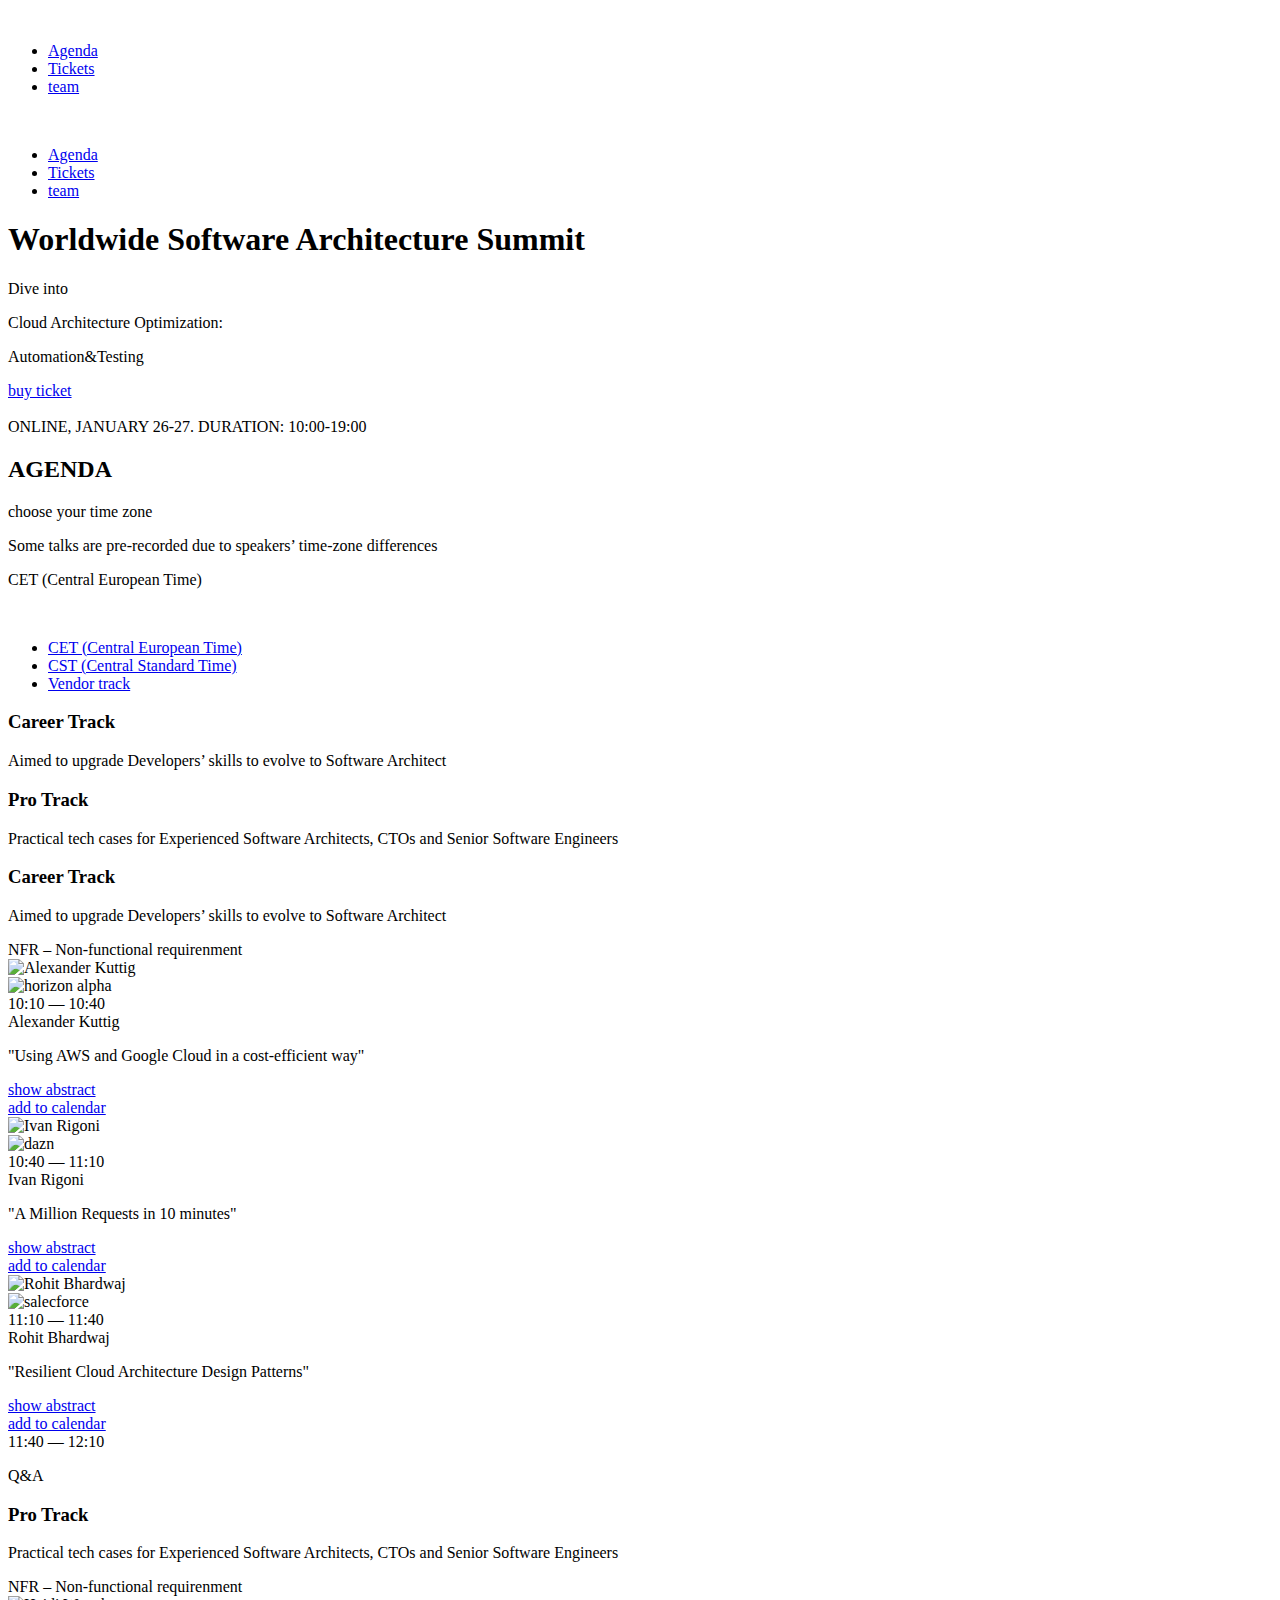
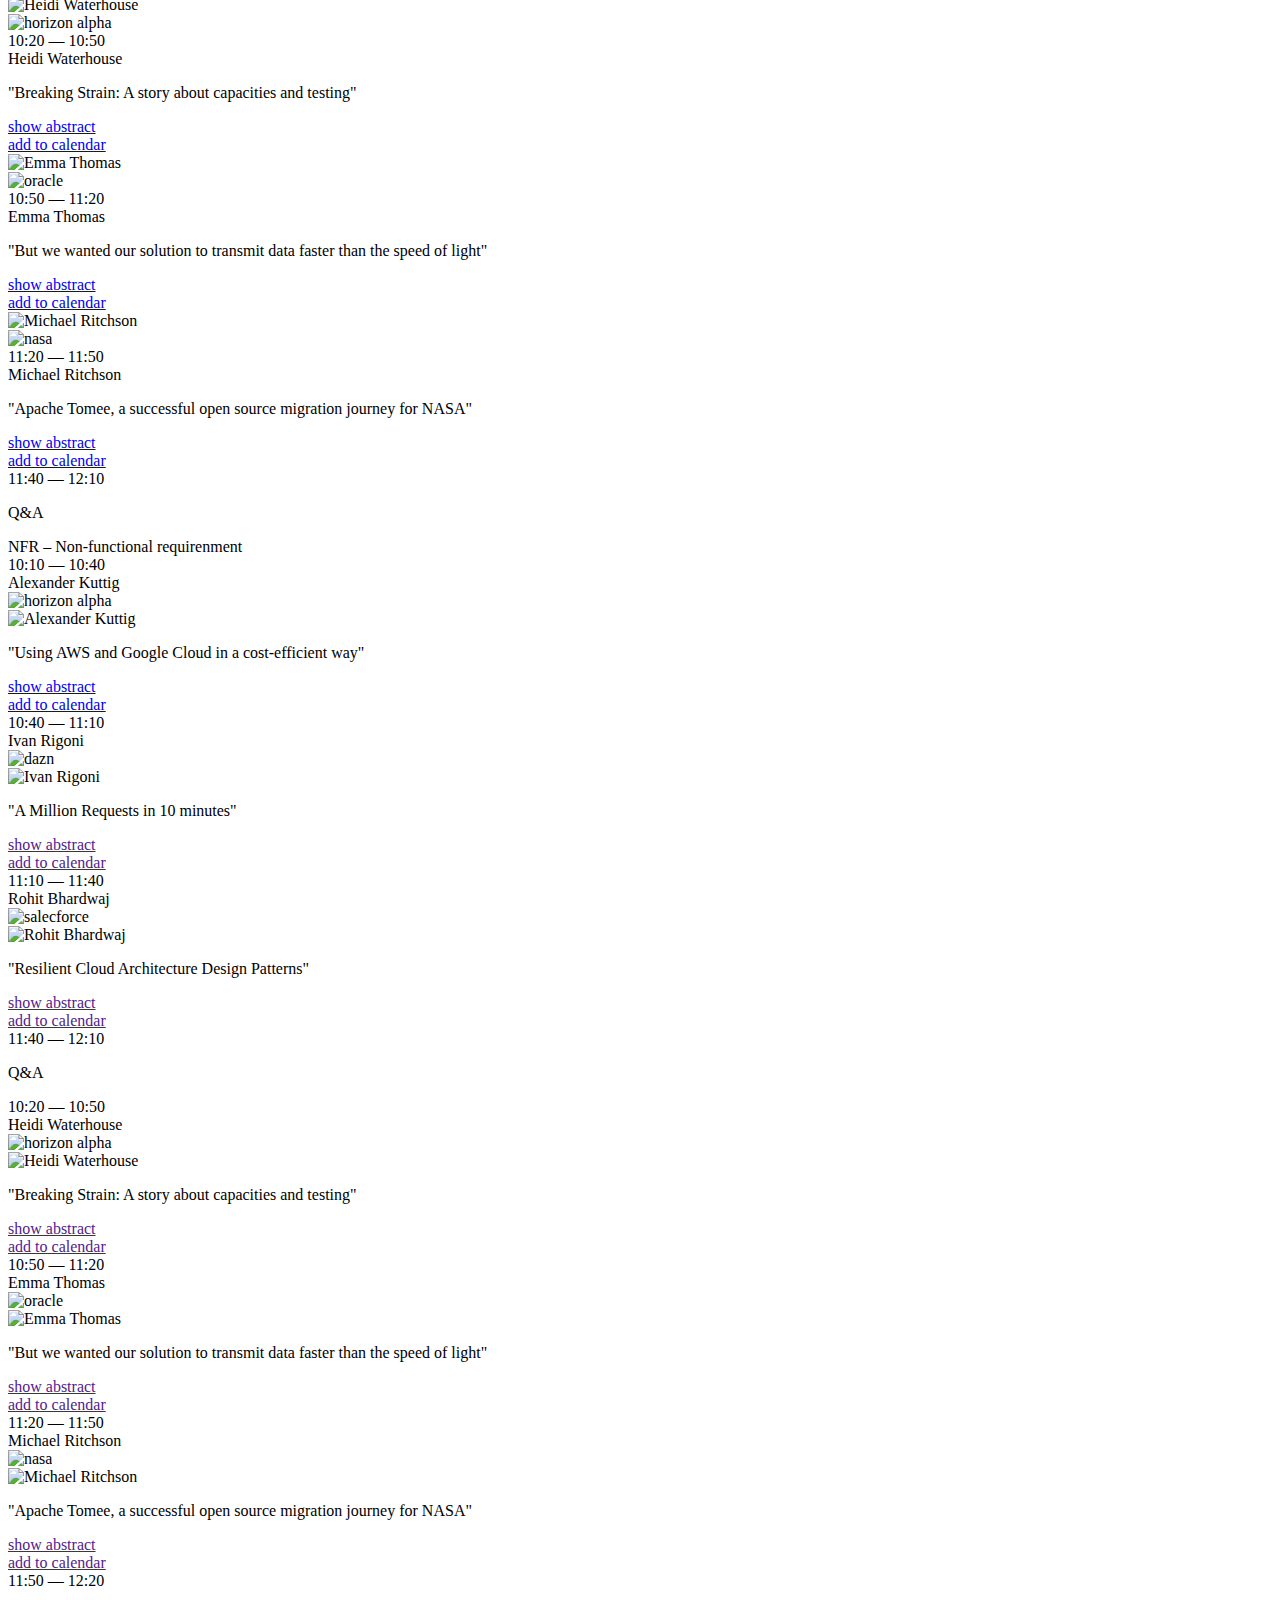
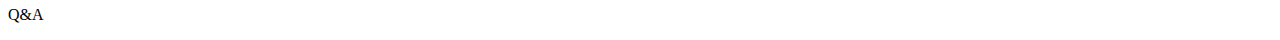
==== index.html @ d3a08756 "Create index.html" ====
<!DOCTYPE html>
<html lang="en">
<head>
    <meta charset="UTF-8">
    <meta name="viewport" content="width=device-width, initial-scale=1.0">
    <title>Document</title>
    <link rel="stylesheet" href="css/style.css">
</head>
<body>
    <div class="layout">
        <header class="header">
            <div class="container">
                <div class="header-logo">
                    <img src="img/logo.svg" alt="">
                </div>
                <div class="header-menu">
                    <ul class="header-list">
                        <li><a href="#">Agenda</a></li>
                        <li><a href="#">Tickets</a></li>
                        <li><a href="#">team</a></li>
                    </ul>
                </div>
            </div>
        </header>
        <main class="main">
            <div class="main-banner">
                <div class="mob-header">
                    <div class="mob-logo">
                        <img src="img/mob-logo.png" alt="">
                    </div>
                    <div class="mob-menu"></div>
                </div>
                <div class="header-menu">
                    <ul class="header-list">
                        <li><a href="#">Agenda</a></li>
                        <li><a href="#">Tickets</a></li>
                        <li><a href="#">team</a></li>
                    </ul>
                </div>
                <div class="container">
                    <div class="main-banner-content">
                        <div class="main-banner-text">
                            <h1>Worldwide Software Architecture Summit</h1>
                            <p class="small-text">Dive into</p>
                            <p>Cloud Architecture Optimization:</p>
                         <p class="color-text">Automation&Testing</p>
                         <a href="#"><div class="main-banner-btn">buy ticket</div></a>
                        </div>
                        <div class="main-banner-img">
                            <img src="img/banner-img.png" alt="">
                        </div>
                        <div class="banner-announcement">
                            ONLINE, JANUARY 26-27. DURATION: 10:00-19:00
                        </div>
                    </div>
                </div>
                <div class="gradient"></div>
            </div>
            <div class="main-content">
                <div class="container">
                    <div class="main-content-title">
                        <h2>AGENDA</h2>
                        <p>choose your time zone</p>
                        <p><span>Some talks are pre-recorded due to speakers’ time-zone differences</span></p>
                    </div>
                    <div class="main-content-list">
                        <div class="main-content-mob-list">
                            <p id="mob-list-p">CET (Central European Time)</p>
                            <img id="cursor" src="img/mob-list.png" alt="">
                        </div>
                        <ul id="mob-list-items">
                            <li><a id="mob-list-item" href="#">CET (Central European Time)</a></li>
                            <li><a id="mob-list-item" href="#">CST (Central Standard Time)</a></li>
                            <li><a id="mob-list-item" href="#">Vendor track</a></li>
                        </ul>
                    </div>
                    <div class="main-content-tracks">
                        <div class="track-item">
                            <h3>Career Track</h3>
                            <p>Aimed to upgrade Developers’ skills to evolve to Software Architect</p>
                        </div>
                        <div class="track-item ">
                            <h3 class="color-text">Pro Track</h3>
                            <p>Practical tech cases for Experienced Software Architects, CTOs and Senior Software Engineers</p>
                        </div>
                    </div>
                    <div class="main-content-mob-requirenment">
                        <div class="main-content-mob-track">
                            <div class="track-item">
                                <h3>Career Track</h3>
                                <p>Aimed to upgrade Developers’ skills to evolve to Software Architect</p>
                            </div>
                        </div>
                        <div class="title">NFR – Non-functional requirenment</div>
                        <div class="requirenment-list-item requirenment-left">
                            <div class="requirenment-list">
                                <div class="requirenment-item">
                                    <div class="requirenment-item-img">
                                        <div class="requirenment-item-photo">
                                            <img src="img/Alexander-Kuttig.png" alt="Alexander Kuttig">
                                        </div>
                                        <div class="logo">
                                            <img src="img/horizon-alpha.png" alt="horizon alpha">
                                        </div>
                                    </div>
                                    <div class="requirenment-item-text">
                                        <div class="time">10:10 — 10:40</div>
                                        <div class="name">Alexander Kuttig</div>
                                        <div class="requirenment-item-text-btn">
                                        <p>"Using AWS and Google Cloud in a cost-efficient way"</p>
                                        <div class="requirenment-item-btn">
                                            <a href="#"><div class="requirenment-btn show-btn">show abstract</div></a>
                                            <a href="#"><div class="requirenment-btn calendar-btn">add to calendar</div></a>
                                        </div>
                                    </div>
                                </div>
                            </div>
                                <div class="requirenment-item">
                                    <div class="requirenment-item-img">
                                        <div class="requirenment-item-photo">
                                            <img src="img/Ivan-Rigoni.png" alt="Ivan Rigoni">
                                        </div>
                                        <div class="logo">
                                            <img src="img/dazn.png" alt="dazn">
                                        </div>
                                    </div>
                                    <div class="requirenment-item-text">
                                        <div class="time">10:40 — 11:10</div>
                                        <div class="name">Ivan Rigoni</div>
                                        <div class="requirenment-item-text-btn">
                                            <p>"A Million Requests in 10 minutes"</p>
                                            <div class="requirenment-item-btn">
                                                <a href="#"><div class="requirenment-btn show-btn">show abstract</div></a>
                                                <a href="#"><div class="requirenment-btn calendar-btn">add to calendar</div></a>
                                            </div>
                                        </div>
                                    </div>
                                </div>
                            <div class="requirenment-item">
                                <div class="requirenment-item-img">
                                    <div class="requirenment-item-photo">
                                        <img src="img/Rohit-Bhardwaj.png" alt="Rohit Bhardwaj">
                                    </div>
                                    <div class="logo">
                                        <img src="img/salecforce.png" alt="salecforce">
                                    </div>
                                </div>
                                <div class="requirenment-item-text">
                                    <div class="time">11:10 — 11:40</div>
                                    <div class="name">Rohit Bhardwaj</div>
                                    <div class="requirenment-item-text-btn">
                                        <p>"Resilient Cloud Architecture Design Patterns"</p>
                                        <div class="requirenment-item-btn">
                                            <a href="#"><div class="requirenment-btn show-btn">show abstract</div></a>
                                            <a href="#"><div class="requirenment-btn calendar-btn">add to calendar</div></a>
                                        </div>
                                    </div>
                                </div>
                            </div>
                                <div class="requirenment-footer">
                                    <div class="time">11:40 — 12:10</div>
                                    <p>Q&A</p>
                                </div>
                            </div>
                        </div>
                    <div class="main-content-mob-track">
                        <div class="track-item">
                            <h3 class="color-text">Pro Track</h3>
                            <p>Practical tech cases for Experienced Software Architects, CTOs and Senior Software Engineers</p>
                        </div>
                    </div>
                    <div class="title">NFR – Non-functional requirenment</div>
                    <div class="requirenment-list-item requirenment-right">
                        <div class="requirenment-list">
                            <div class="requirenment-item">
                                <div class="requirenment-item-img">
                                    <div class="requirenment-item-photo">
                                        <img src="img/Heidi-Waterhouse.png" alt="Heidi Waterhouse">
                                    </div>
                                    <div class="logo">
                                        <img src="img/horizon-alpha.png" alt="horizon alpha">
                                    </div>
                                </div>
                                <div class="requirenment-item-text">
                                    <div class="time">10:20 — 10:50</div>
                                    <div class="name">Heidi Waterhouse</div>
                                    <div class="requirenment-item-text-btn">
                                        <p>"Breaking Strain: A story about capacities and testing"</p>
                                        <div class="requirenment-item-btn">
                                            <a href="#"><div class="requirenment-btn show-btn">show abstract</div></a>
                                            <a href="#"><div class="requirenment-btn calendar-btn">add to calendar</div></a>
                                        </div>
                                    </div>
                                </div>
                            </div>
                            <div class="requirenment-item">
                                <div class="requirenment-item-img">
                                    <div class="requirenment-item-photo">
                                        <img src="img/Emma-Thomas.png" alt="Emma Thomas">
                                    </div>
                                    <div class="logo">
                                        <img src="img/oracle.png" alt="oracle">
                                    </div>
                                </div>
                                <div class="requirenment-item-text">
                                    <div class="time">10:50 — 11:20</div>
                                    <div class="name">Emma Thomas</div>
                                    <div class="requirenment-item-text-btn">
                                        <p>"But we wanted our solution to transmit data faster than the speed of light"</p>
                                        <div class="requirenment-item-btn">
                                            <a href="#"><div class="requirenment-btn show-btn">show abstract</div></a>
                                            <a href="#"><div class="requirenment-btn calendar-btn">add to calendar</div></a>
                                        </div>
                                    </div>
                                </div>
                            </div>
                            <div class="requirenment-item">
                                <div class="requirenment-item-img">
                                    <div class="requirenment-item-photo">
                                        <img src="img/Michael-Ritchson.png" alt="Michael Ritchson">
                                    </div>
                                    <div class="logo">
                                        <img src="img/nasa.png" alt="nasa">
                                    </div>
                                </div>
                                <div class="requirenment-item-text">
                                    <div class="time">11:20 — 11:50</div>
                                    <div class="name">Michael Ritchson</div>
                                    <div class="requirenment-item-text-btn">
                                        <p>"Apache Tomee, a successful open source migration journey for NASA"</p>
                                        <div class="requirenment-item-btn">
                                            <a href="#"><div class="requirenment-btn show-btn">show abstract</div></a>
                                            <a href="#"><div class="requirenment-btn calendar-btn">add to calendar</div></a>
                                        </div>
                                    </div>
                                </div>
                            </div>
                            <div class="requirenment-footer">
                                <div class="time">11:40 — 12:10</div>
                                <p>Q&A</p>
                            </div>
                        </div>
                    </div>
                </div>
            </div>
                    <div class="main-content-requirenment">
                        <div class="title">NFR – Non-functional requirenment</div>
                        <div class="requirenment-list">
                            <div class="requirenment-list-item requirenment-left">
                                <div class="requirenment-item">
                                    <div class="requirenment-item-info">
                                        <div class="time">10:10 — 10:40</div>
                                        <div class="name">Alexander Kuttig</div>
                                        <div class="logo">
                                            <img src="img/horizon-alpha.png" alt="horizon alpha">
                                        </div>
                                    </div>
                                    <div class="requirenment-item-photo">
                                        <img src="img/Alexander-Kuttig.png" alt="Alexander Kuttig">
                                    </div>
                                    <div class="requirenment-item-text-btn">
                                        <p>"Using AWS and Google Cloud in a cost-efficient way"</p>
                                        <div class="requirenment-item-btn">
                                            <a href="#"><div class="requirenment-btn show-btn">show abstract</div></a>
                                            <a href="#"><div class="requirenment-btn calendar-btn">add to calendar</div></a>
                                        </div>
                                    </div>
                                </div>
                                <div class="requirenment-item">
                                    <div class="requirenment-item-info">
                                        <div class="time">10:40 — 11:10</div>
                                        <div class="name">Ivan Rigoni</div>
                                        <div class="logo">
                                            <img src="img/dazn.png" alt="dazn">
                                        </div>
                                    </div>
                                    <div class="requirenment-item-photo">
                                        <img src="img/Ivan-Rigoni.png" alt="Ivan Rigoni">
                                    </div>
                                    <div class="requirenment-item-text-btn">
                                        <p>"A Million Requests in 10 minutes"</p>
                                        <div class="requirenment-item-btn">
                                            <a href=""><div class="requirenment-btn show-btn">show abstract</div></a>
                                            <a href=""><div class="requirenment-btn calendar-btn">add to calendar</div></a>
                                        </div>
                                        </div>
                                </div>
                                <div class="requirenment-item">
                                    <div class="requirenment-item-info">
                                        <div class="time">11:10 — 11:40</div>
                                        <div class="name">Rohit Bhardwaj</div>
                                        <div class="logo">
                                            <img src="img/salecforce.png" alt="salecforce">
                                        </div>
                                    </div>
                                    <div class="requirenment-item-photo">
                                        <img src="img/Rohit-Bhardwaj.png" alt="Rohit Bhardwaj">
                                    </div>
                                    <div class="requirenment-item-text-btn">
                                        <p>"Resilient Cloud Architecture Design Patterns"</p>
                                        <div class="requirenment-item-btn">
                                            <a href=""><div class="requirenment-btn show-btn">show abstract</div></a>
                                            <a href=""><div class="requirenment-btn calendar-btn">add to calendar</div></a>
                                        </div>
                                        </div>
                                </div>
                                <div class="requirenment-footer">
                                    <div class="time">11:40 — 12:10</div>
                                    <p>Q&A</p>
                                </div>
                            </div>
                            <div class="requirenment-list-item requirenment-right">
                                <div class="requirenment-item">
                                    <div class="requirenment-item-info">
                                        <div class="time">10:20 — 10:50</div>
                                        <div class="name">Heidi Waterhouse</div>
                                        <div class="logo">
                                            <img src="img/horizon-alpha.png" alt="horizon alpha">
                                        </div>
                                    </div>
                                    <div class="requirenment-item-photo">
                                        <img src="img/Heidi-Waterhouse.png" alt="Heidi Waterhouse">
                                    </div>
                                    <div class="requirenment-item-text-btn">
                                        <p>"Breaking Strain: A story about capacities and testing"</p>
                                        <div class="requirenment-item-btn">
                                            <a href=""><div class="requirenment-btn show-btn">show abstract</div></a>
                                            <a href=""><div class="requirenment-btn calendar-btn">add to calendar</div></a>
                                        </div>
                                        </div>
                                </div>
                                <div class="requirenment-item">
                                    <div class="requirenment-item-info">
                                        <div class="time">10:50 — 11:20</div>
                                        <div class="name">Emma Thomas</div>
                                        <div class="logo">
                                            <img src="img/oracle.png" alt="oracle">
                                        </div>
                                    </div>
                                    <div class="requirenment-item-photo">
                                        <img src="img/Emma-Thomas.png" alt="Emma Thomas">
                                    </div>
                                    <div class="requirenment-item-text-btn">
                                        <p>"But we wanted our solution to transmit data faster than the speed of light"</p>
                                        <div class="requirenment-item-btn">
                                            <a href=""><div class="requirenment-btn show-btn">show abstract</div></a>
                                            <a href=""><div class="requirenment-btn calendar-btn">add to calendar</div></a>
                                        </div>
                                        </div>
                                </div>
                                <div class="requirenment-item">
                                    <div class="requirenment-item-info">
                                        <div class="time">11:20 — 11:50</div>
                                        <div class="name">Michael Ritchson</div>
                                        <div class="logo">
                                            <img src="img/nasa.png" alt="nasa">
                                        </div>
                                    </div>
                                    <div class="requirenment-item-photo">
                                        <img src="img/Michael-Ritchson.png" alt="Michael Ritchson">
                                    </div>
                                    <div class="requirenment-item-text-btn">
                                        <p>"Apache Tomee, a successful open source migration journey for NASA"</p>
                                        <div class="requirenment-item-btn">
                                            <a href=""><div class="requirenment-btn show-btn">show abstract</div></a>
                                            <a href=""><div class="requirenment-btn calendar-btn">add to calendar</div></a>
                                        </div>
                                        </div>
                                </div>
                                <div class="requirenment-footer">
                                    <div class="time">11:50 — 12:20</div>
                                    <p>Q&A</p>
                                </div>
                            </div>
                        </div>
                    </div>
                </div>
            </div>
        </main>
    </div>
    <script src="https://code.jquery.com/jquery-3.4.1.min.js"
            integrity="sha256-CSXorXvZcTkaix6Yvo6HppcZGetbYMGWSFlBw8HfCJo="crossorigin="anonymous"></script>
    <script type="text/javascript"
            src="//cdn.jsdelivr.net/npm/slick-carousel@1.8.1/slick/slick.min.js"></script>
    <script type="text/javascript" src="./public/js/app.js"></script>
</body>
</html>
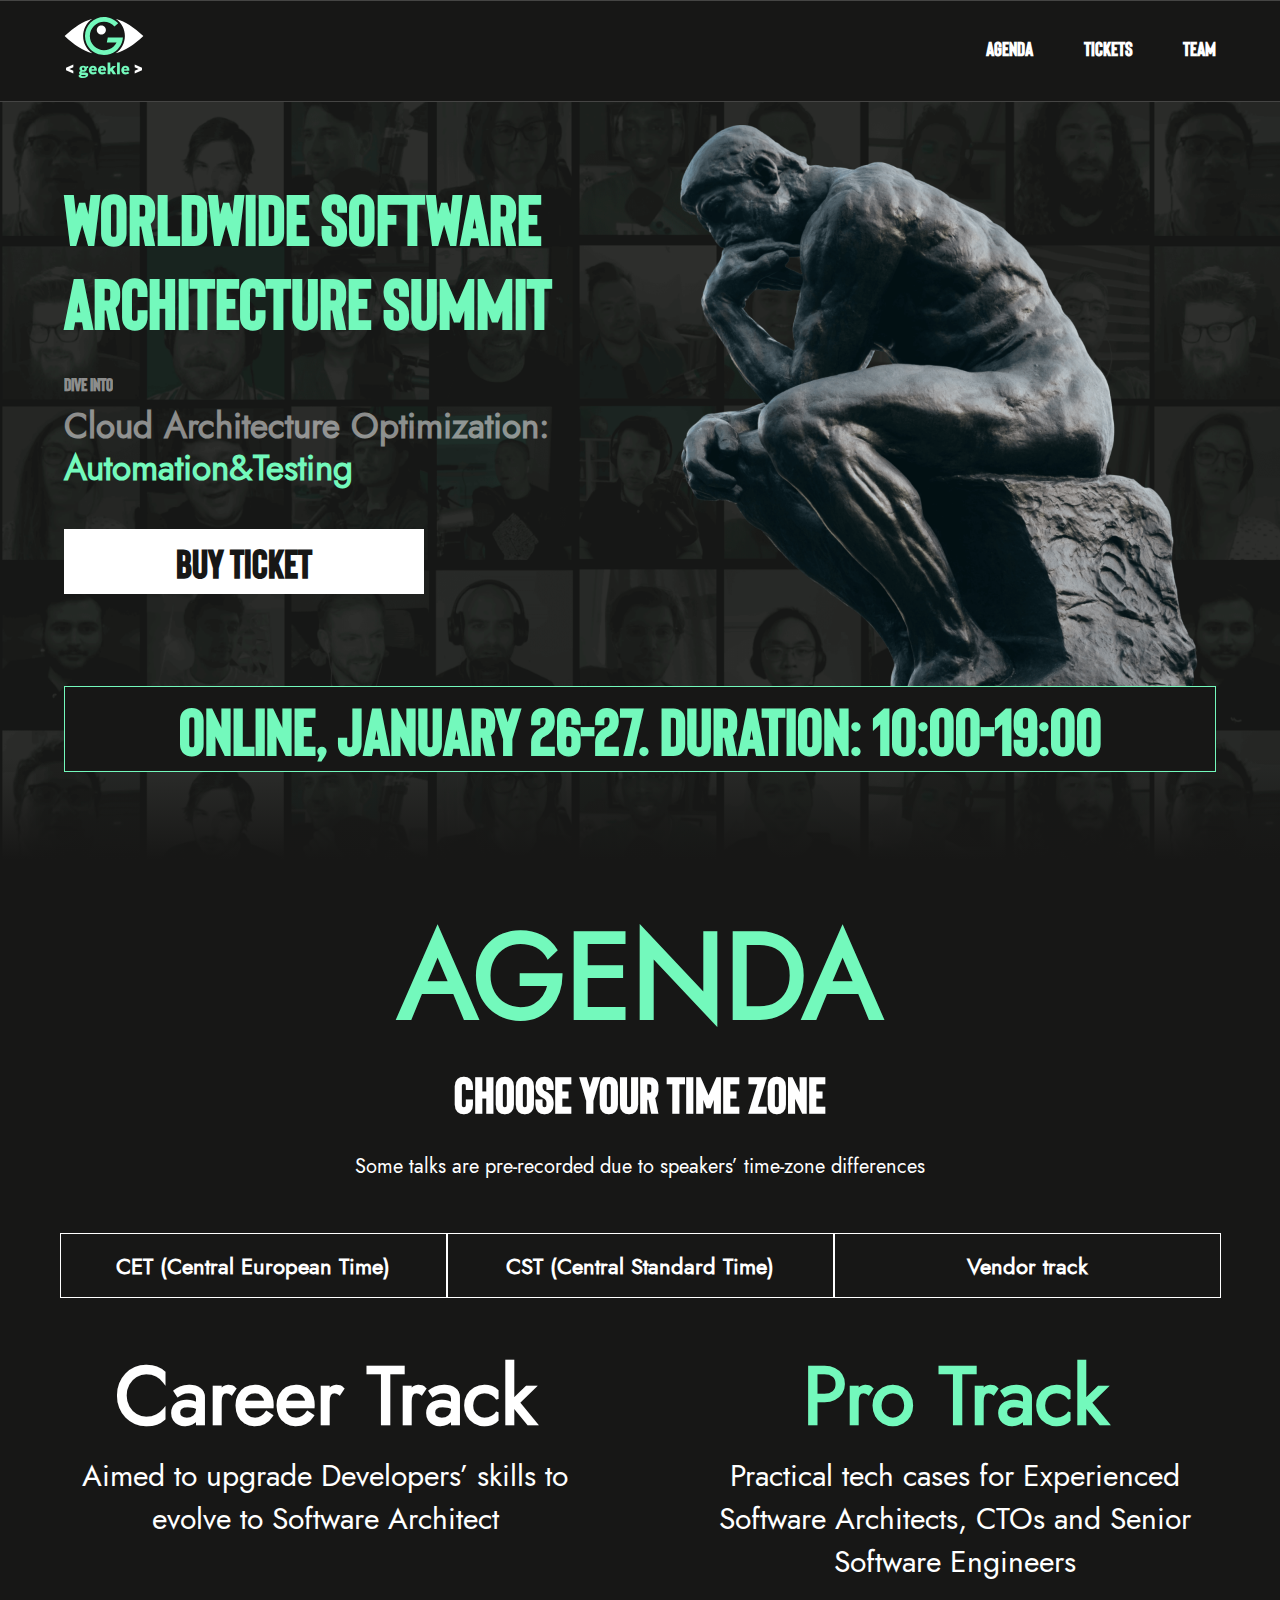
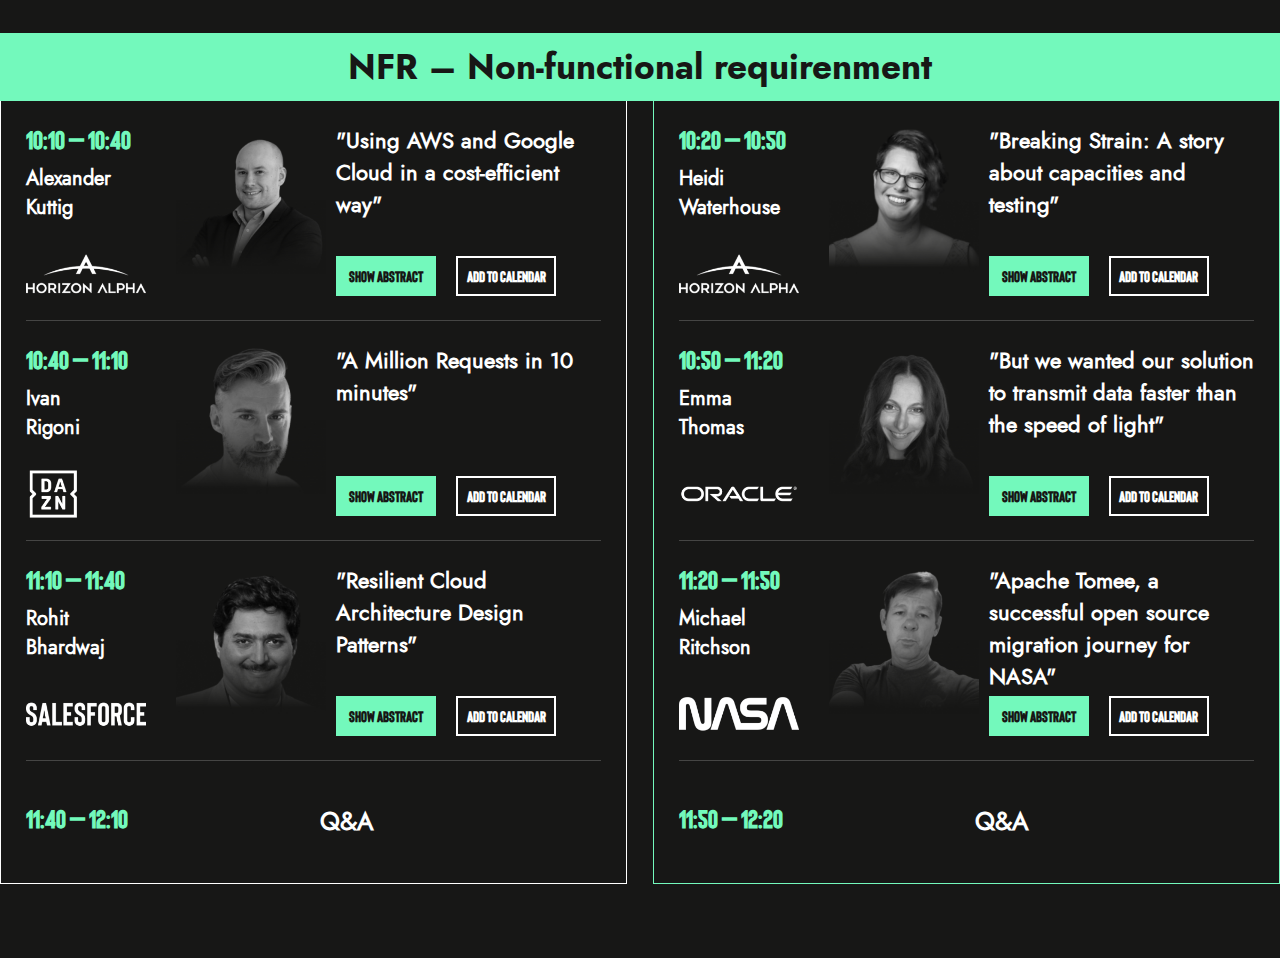
==== commit 892dbc0c: "Update index.html" ====
--- a/index.html
+++ b/index.html
@@ -4,14 +4,14 @@
     <meta charset="UTF-8">
     <meta name="viewport" content="width=device-width, initial-scale=1.0">
     <title>Document</title>
-    <link rel="stylesheet" href="css/style.css">
+    <link rel="stylesheet" href="src/css/style.css">
 </head>
 <body>
     <div class="layout">
         <header class="header">
             <div class="container">
                 <div class="header-logo">
-                    <img src="img/logo.svg" alt="">
+                    <img src="src/img/logo.svg" alt="">
                 </div>
                 <div class="header-menu">
                     <ul class="header-list">
@@ -26,7 +26,7 @@
             <div class="main-banner">
                 <div class="mob-header">
                     <div class="mob-logo">
-                        <img src="img/mob-logo.png" alt="">
+                        <img src="src/img/mob-logo.png" alt="">
                     </div>
                     <div class="mob-menu"></div>
                 </div>
@@ -47,7 +47,7 @@
                          <a href="#"><div class="main-banner-btn">buy ticket</div></a>
                         </div>
                         <div class="main-banner-img">
-                            <img src="img/banner-img.png" alt="">
+                            <img src="src/img/banner-img.png" alt="">
                         </div>
                         <div class="banner-announcement">
                             ONLINE, JANUARY 26-27. DURATION: 10:00-19:00
@@ -66,7 +66,7 @@
                     <div class="main-content-list">
                         <div class="main-content-mob-list">
                             <p id="mob-list-p">CET (Central European Time)</p>
-                            <img id="cursor" src="img/mob-list.png" alt="">
+                            <img id="cursor" src="src/img/mob-list.png" alt="">
                         </div>
                         <ul id="mob-list-items">
                             <li><a id="mob-list-item" href="#">CET (Central European Time)</a></li>
@@ -97,10 +97,10 @@
                                 <div class="requirenment-item">
                                     <div class="requirenment-item-img">
                                         <div class="requirenment-item-photo">
-                                            <img src="img/Alexander-Kuttig.png" alt="Alexander Kuttig">
-                                        </div>
-                                        <div class="logo">
-                                            <img src="img/horizon-alpha.png" alt="horizon alpha">
+                                            <img src="src/img/Alexander-Kuttig.png" alt="Alexander Kuttig">
+                                        </div>
+                                        <div class="logo">
+                                            <img src="src/img/horizon-alpha.png" alt="horizon alpha">
                                         </div>
                                     </div>
                                     <div class="requirenment-item-text">
@@ -118,10 +118,10 @@
                                 <div class="requirenment-item">
                                     <div class="requirenment-item-img">
                                         <div class="requirenment-item-photo">
-                                            <img src="img/Ivan-Rigoni.png" alt="Ivan Rigoni">
-                                        </div>
-                                        <div class="logo">
-                                            <img src="img/dazn.png" alt="dazn">
+                                            <img src="src/img/Ivan-Rigoni.png" alt="Ivan Rigoni">
+                                        </div>
+                                        <div class="logo">
+                                            <img src="src/img/dazn.png" alt="dazn">
                                         </div>
                                     </div>
                                     <div class="requirenment-item-text">
@@ -139,10 +139,10 @@
                             <div class="requirenment-item">
                                 <div class="requirenment-item-img">
                                     <div class="requirenment-item-photo">
-                                        <img src="img/Rohit-Bhardwaj.png" alt="Rohit Bhardwaj">
+                                        <img src="src/img/Rohit-Bhardwaj.png" alt="Rohit Bhardwaj">
                                     </div>
                                     <div class="logo">
-                                        <img src="img/salecforce.png" alt="salecforce">
+                                        <img src="src/img/salecforce.png" alt="salecforce">
                                     </div>
                                 </div>
                                 <div class="requirenment-item-text">
@@ -175,10 +175,10 @@
                             <div class="requirenment-item">
                                 <div class="requirenment-item-img">
                                     <div class="requirenment-item-photo">
-                                        <img src="img/Heidi-Waterhouse.png" alt="Heidi Waterhouse">
+                                        <img src="src/img/Heidi-Waterhouse.png" alt="Heidi Waterhouse">
                                     </div>
                                     <div class="logo">
-                                        <img src="img/horizon-alpha.png" alt="horizon alpha">
+                                        <img src="src/img/horizon-alpha.png" alt="horizon alpha">
                                     </div>
                                 </div>
                                 <div class="requirenment-item-text">
@@ -196,10 +196,10 @@
                             <div class="requirenment-item">
                                 <div class="requirenment-item-img">
                                     <div class="requirenment-item-photo">
-                                        <img src="img/Emma-Thomas.png" alt="Emma Thomas">
+                                        <img src="src/img/Emma-Thomas.png" alt="Emma Thomas">
                                     </div>
                                     <div class="logo">
-                                        <img src="img/oracle.png" alt="oracle">
+                                        <img src="src/img/oracle.png" alt="oracle">
                                     </div>
                                 </div>
                                 <div class="requirenment-item-text">
@@ -217,10 +217,10 @@
                             <div class="requirenment-item">
                                 <div class="requirenment-item-img">
                                     <div class="requirenment-item-photo">
-                                        <img src="img/Michael-Ritchson.png" alt="Michael Ritchson">
+                                        <img src="src/img/Michael-Ritchson.png" alt="Michael Ritchson">
                                     </div>
                                     <div class="logo">
-                                        <img src="img/nasa.png" alt="nasa">
+                                        <img src="src/img/nasa.png" alt="nasa">
                                     </div>
                                 </div>
                                 <div class="requirenment-item-text">
@@ -252,11 +252,11 @@
                                         <div class="time">10:10 — 10:40</div>
                                         <div class="name">Alexander Kuttig</div>
                                         <div class="logo">
-                                            <img src="img/horizon-alpha.png" alt="horizon alpha">
-                                        </div>
-                                    </div>
-                                    <div class="requirenment-item-photo">
-                                        <img src="img/Alexander-Kuttig.png" alt="Alexander Kuttig">
+                                            <img src="src/img/horizon-alpha.png" alt="horizon alpha">
+                                        </div>
+                                    </div>
+                                    <div class="requirenment-item-photo">
+                                        <img src="src/img/Alexander-Kuttig.png" alt="Alexander Kuttig">
                                     </div>
                                     <div class="requirenment-item-text-btn">
                                         <p>"Using AWS and Google Cloud in a cost-efficient way"</p>
@@ -271,11 +271,11 @@
                                         <div class="time">10:40 — 11:10</div>
                                         <div class="name">Ivan Rigoni</div>
                                         <div class="logo">
-                                            <img src="img/dazn.png" alt="dazn">
-                                        </div>
-                                    </div>
-                                    <div class="requirenment-item-photo">
-                                        <img src="img/Ivan-Rigoni.png" alt="Ivan Rigoni">
+                                            <img src="src/img/dazn.png" alt="dazn">
+                                        </div>
+                                    </div>
+                                    <div class="requirenment-item-photo">
+                                        <img src="src/img/Ivan-Rigoni.png" alt="Ivan Rigoni">
                                     </div>
                                     <div class="requirenment-item-text-btn">
                                         <p>"A Million Requests in 10 minutes"</p>
@@ -290,11 +290,11 @@
                                         <div class="time">11:10 — 11:40</div>
                                         <div class="name">Rohit Bhardwaj</div>
                                         <div class="logo">
-                                            <img src="img/salecforce.png" alt="salecforce">
-                                        </div>
-                                    </div>
-                                    <div class="requirenment-item-photo">
-                                        <img src="img/Rohit-Bhardwaj.png" alt="Rohit Bhardwaj">
+                                            <img src="src/img/salecforce.png" alt="salecforce">
+                                        </div>
+                                    </div>
+                                    <div class="requirenment-item-photo">
+                                        <img src="src/img/Rohit-Bhardwaj.png" alt="Rohit Bhardwaj">
                                     </div>
                                     <div class="requirenment-item-text-btn">
                                         <p>"Resilient Cloud Architecture Design Patterns"</p>
@@ -315,11 +315,11 @@
                                         <div class="time">10:20 — 10:50</div>
                                         <div class="name">Heidi Waterhouse</div>
                                         <div class="logo">
-                                            <img src="img/horizon-alpha.png" alt="horizon alpha">
-                                        </div>
-                                    </div>
-                                    <div class="requirenment-item-photo">
-                                        <img src="img/Heidi-Waterhouse.png" alt="Heidi Waterhouse">
+                                            <img src="src/img/horizon-alpha.png" alt="horizon alpha">
+                                        </div>
+                                    </div>
+                                    <div class="requirenment-item-photo">
+                                        <img src="src/img/Heidi-Waterhouse.png" alt="Heidi Waterhouse">
                                     </div>
                                     <div class="requirenment-item-text-btn">
                                         <p>"Breaking Strain: A story about capacities and testing"</p>
@@ -334,11 +334,11 @@
                                         <div class="time">10:50 — 11:20</div>
                                         <div class="name">Emma Thomas</div>
                                         <div class="logo">
-                                            <img src="img/oracle.png" alt="oracle">
-                                        </div>
-                                    </div>
-                                    <div class="requirenment-item-photo">
-                                        <img src="img/Emma-Thomas.png" alt="Emma Thomas">
+                                            <img src="src/img/oracle.png" alt="oracle">
+                                        </div>
+                                    </div>
+                                    <div class="requirenment-item-photo">
+                                        <img src="src/img/Emma-Thomas.png" alt="Emma Thomas">
                                     </div>
                                     <div class="requirenment-item-text-btn">
                                         <p>"But we wanted our solution to transmit data faster than the speed of light"</p>
@@ -353,11 +353,11 @@
                                         <div class="time">11:20 — 11:50</div>
                                         <div class="name">Michael Ritchson</div>
                                         <div class="logo">
-                                            <img src="img/nasa.png" alt="nasa">
-                                        </div>
-                                    </div>
-                                    <div class="requirenment-item-photo">
-                                        <img src="img/Michael-Ritchson.png" alt="Michael Ritchson">
+                                            <img src="src/img/nasa.png" alt="nasa">
+                                        </div>
+                                    </div>
+                                    <div class="requirenment-item-photo">
+                                        <img src="src/img/Michael-Ritchson.png" alt="Michael Ritchson">
                                     </div>
                                     <div class="requirenment-item-text-btn">
                                         <p>"Apache Tomee, a successful open source migration journey for NASA"</p>
@@ -380,8 +380,6 @@
     </div>
     <script src="https://code.jquery.com/jquery-3.4.1.min.js"
             integrity="sha256-CSXorXvZcTkaix6Yvo6HppcZGetbYMGWSFlBw8HfCJo="crossorigin="anonymous"></script>
-    <script type="text/javascript"
-            src="//cdn.jsdelivr.net/npm/slick-carousel@1.8.1/slick/slick.min.js"></script>
     <script type="text/javascript" src="./public/js/app.js"></script>
 </body>
 </html>
--- a/src/css/style.css
+++ b/src/css/style.css
@@ -0,0 +1 @@
+.layout{position:relative}.header{background:#171716;border-top:1px solid rgba(255,255,255,0.2);border-bottom:1px solid rgba(255,255,255,0.2);padding:16px 0 22px 0}@media screen and (max-width: 970px){.header{display:none}}.header .container{display:flex;justify-content:space-between;align-items:center}.container{padding:0 15% 0 15%}@media screen and (max-width: 1550px){.container{padding:0 10% 0 10%}}@media screen and (max-width: 1360px){.container{padding:0 5% 0 5%}}@media screen and (max-width: 970px){.container{padding:0 38px 100px 38px}}@media screen and (max-width: 375px){.container{padding:0 25px 100px 25px}}.header-menu{width:270px}@media screen and (max-width: 970px){.header-menu{top:84px;left:0;width:100%;z-index:900;margin-top:-20px}}.header-list{display:flex;justify-content:space-between}@media screen and (max-width: 970px){.header-list{flex-direction:column;max-width:100%;text-align:center;background-color:#171716;padding:10px 0 0 0;margin:0 10px 0 10px;border:1px solid #73F9BC;border-top:none}}.header-logo{width:80px;height:62px}.header-logo img{width:100%;height:100%}@media screen and (max-width: 970px){.header-list li{margin-bottom:10px}}.header-list li a{font-family:'Bison';font-style:normal;font-weight:bold;font-size:20px;line-height:130%;color:#FFFFFF}.header-list li:hover a{color:#73F9BC}@font-face{font-family:'Bison';src:url("../fonts/Bison.ttf") format("truetype")}@font-face{font-family:'Jost';src:url("../fonts/Jost.ttf") format("truetype")}@font-face{font-family:'Jost-Bold';src:url("../fonts/Jost-Bold.ttf") format("truetype")}.main-banner{background-image:url("../img/banner-bg.png");background-size:90%;background-position-y:99%;padding:73px 0 0 0;position:relative}@media screen and (max-width: 970px){.main-banner{padding:10px 0 0 0;background-size:200%}}.main-banner-content{display:flex;justify-content:space-between;position:relative}@media screen and (max-width: 970px){.main-banner-content{flex-direction:column}}.main-banner-img{width:536px;height:618px;margin-top:-50px}@media screen and (max-width: 970px){.main-banner-img{margin:0 auto;margin-top:24px;width:285px;height:333px}}.main-banner-img img{width:100%;height:auto}h1{font-family:'Bison';font-style:normal;font-weight:bold;font-size:70px;line-height:84px;color:#73F9BC}@media screen and (max-width: 1200px){h1{font-size:43px;line-height:52px}}@media screen and (max-width: 350px){h1{font-size:33px}}.main-banner-text{max-width:50%}@media screen and (max-width: 970px){.main-banner-text{max-width:100%;text-align:center}}.main-banner-text .small-text{font-family:'Bison';font-style:normal;font-weight:bold;font-size:18px;line-height:22px;color:#FFFFFF;opacity:0.5;margin:30px 0 10px 0}@media screen and (max-width: 970px){.main-banner-text .small-text{position:absolute;top:110%;left:0;margin:0}}.main-banner-text p{font-family:'Jost';font-style:normal;font-weight:bold;font-size:35px;line-height:120%;color:#FFFFFF;opacity:0.5}@media screen and (max-width: 1200px){.main-banner-text p{font-size:25px}}@media screen and (max-width: 970px){.main-banner-text p{position:absolute;top:117%;left:0;font-size:18px;line-height:120%}}.main-banner-text .color-text{color:#73F9BC;opacity:1}@media screen and (max-width: 970px){.main-banner-text .color-text{position:absolute;top:125%;left:0}}.main-banner-btn{width:360px;height:65px;background-color:#FFFFFF;color:#171716;display:flex;align-items:center;justify-content:center;font-family:'Bison';font-style:normal;font-weight:bold;font-size:40px;line-height:48px;margin:40px 0 53px 0}@media screen and (max-width: 970px){.main-banner-btn{position:absolute;width:100%;top:90%;left:0;margin:0;height:55px}}.main-banner-btn:hover{color:#FFFFFF;background-color:#73F9BC}.banner-announcement{position:absolute;top:90%;text-align:center;background-color:#171716;font-family:'Bison';font-style:normal;font-weight:bold;font-size:65px;line-height:78px;color:#73F9BC;padding:3px 0 3px 0;left:50%;margin-left:-50%;border:1px solid #73F9BC;box-sizing:border-box;width:100%}@media screen and (max-width: 1200px){.banner-announcement{font-size:50px}}@media screen and (max-width: 1100px){.banner-announcement{top:85%}}@media screen and (max-width: 1030px){.banner-announcement{top:80%}}@media screen and (max-width: 970px){.banner-announcement{font-size:20px;line-height:24px;top:142%}}@media screen and (max-width: 350px){.banner-announcement{top:135%;font-size:18px}}.gradient{background:linear-gradient(180deg, rgba(23,23,22,0) 10%, #171716 79.58%);width:100%;height:147px}.main-content{background-color:#171716}.main-content .container{padding:0 10px 0 10px}@media screen and (max-width: 970px){.main-content .container{padding:0 38px 0 38px}}@media screen and (max-width: 350px){.main-content .container{padding:0 25px 0 25px}}.main-content-title h2{font-family:'Jost';font-style:normal;font-weight:900;font-size:120px;line-height:173px;text-align:center;color:#73F9BC}@media screen and (max-width: 970px){.main-content-title h2{font-size:60px;line-height:87px}}.main-content-title p{font-family:'Bison';font-style:normal;font-weight:bold;font-size:50px;line-height:60px;text-align:center;color:#FFFFFF}@media screen and (max-width: 970px){.main-content-title p{font-size:30px;line-height:36px}}.main-content-title p span{font-family:'Jost';font-weight:500;font-size:20px;line-height:29px}@media screen and (max-width: 970px){.main-content-title p span{font-size:14px;line-height:20px}}.main-content-list ul{display:flex;justify-content:center;padding:0}@media screen and (max-width: 970px){.main-content-list ul{display:none;flex-direction:column;width:100%;margin-top:-45px}}.main-content-list ul li{border:1px solid #FFFFFF;box-sizing:border-box;width:387px;height:65px;display:flex;align-items:center;justify-content:center;margin:50px 0 40px 0}@media screen and (max-width: 970px){.main-content-list ul li{width:100%;margin:0;height:55px;justify-content:left;padding:0 5% 0 5%}}.main-content-list ul li a{font-family:Jost;font-style:normal;font-weight:900;font-size:22px;line-height:32px;text-align:center;color:#FFFFFF}@media screen and (max-width: 970px){.main-content-list ul li a{font-size:18px;line-height:26px}}.main-content-list ul li:hover{background-color:#73F9BC}.main-content-list ul li:hover a{color:#171716}.main-content-tracks{display:flex;justify-content:space-around}@media screen and (max-width: 970px){.main-content-tracks{display:none}}.track-item h3{font-family:'Jost';font-style:normal;font-weight:900;font-size:80px;line-height:116px;text-align:center;color:#FFFFFF}@media screen and (max-width: 970px){.track-item h3{font-size:45px;line-height:65px}}.track-item .color-text{color:#73F9BC}@media screen and (max-width: 970px){.track-item .color-text{margin-top:50px}}.track-item p{font-family:Jost;font-style:normal;font-weight:500;font-size:30px;line-height:43px;text-align:center;color:#FFFFFF;max-width:624px}@media screen and (max-width: 1300px){.track-item p{max-width:524px}}@media screen and (max-width: 1090px){.track-item p{max-width:424px}}@media screen and (max-width: 970px){.track-item p{max-width:100%;font-size:18px;line-height:26px}}.main-content-requirenment{padding-bottom:74px}@media screen and (max-width: 970px){.main-content-requirenment{display:none}}.title{width:100%;height:68px;background-color:#73F9BC;font-family:'Jost-Bold';font-style:normal;font-weight:900;font-size:35px;line-height:51px;color:#171716;display:flex;align-items:center;justify-content:center;margin-top:50px}@media screen and (max-width: 970px){.title{font-size:25px;line-height:120%;text-align:center}}.requirenment-list{display:flex;justify-content:space-between;max-width:100%}@media screen and (max-width: 970px){.requirenment-list{flex-direction:column}}.requirenment-item{display:flex;margin:0 25px 0 25px;border-bottom:1px solid rgba(255,255,255,0.2);padding:23px 0 18px 0;max-width:100%}@media screen and (min-width: 2200px){.requirenment-item{justify-content:space-between}}@media screen and (max-width: 1250px){.requirenment-item{flex-wrap:wrap;justify-content:space-between}}@media screen and (max-width: 1250px){.requirenment-item{align-items:center}}@media screen and (max-width: 970px){.requirenment-item{padding-bottom:20px;margin:0 10px 0 10px;align-items:start;justify-content:center}}@media screen and (max-width: 380px){.requirenment-item{flex-wrap:nowrap}}.time{font-family:'Bison';font-style:normal;font-weight:bold;font-size:25px;line-height:30px;color:#73F9BC}@media screen and (max-width: 970px){.time{font-size:20px;line-height:24px}}.name{font-family:'Jost';font-style:normal;font-weight:bold;font-size:20px;line-height:29px;color:#FFFFFF;margin:10px 0 28px 0;max-width:169px}@media screen and (max-width: 1580px){.name{max-width:90px}}@media screen and (max-width: 1250px){.name{max-width:100%}}@media screen and (max-width: 970px){.name{font-size:12px;line-height:17px}}.logo{width:150px}@media screen and (max-width: 970px){.logo{max-width:100px;height:40px;margin-top:10px}}.logo img{width:100%}@media screen and (max-width: 1580px){.logo img{max-width:90%}}@media screen and (max-width: 1380px){.logo img{max-width:80%}}.requirenment-item-photo{width:150px;height:150px;margin:0 50px 0 31px}@media screen and (max-width: 1870px){.requirenment-item-photo{margin:0 25px 0 15px}}@media screen and (max-width: 1380px){.requirenment-item-photo{margin:0 10px 0 0}}@media screen and (max-width: 970px){.requirenment-item-photo{width:100px;height:100px}}@media screen and (max-width: 390px){.requirenment-item-photo{width:90px;height:90px}}.requirenment-item-photo img{height:100%}.requirenment-item-text-btn p{font-family:'Jost';font-style:normal;font-weight:bold;font-size:22px;line-height:32px;color:#FFFFFF;max-width:370px}@media screen and (max-width: 1580px){.requirenment-item-text-btn p{height:92px}}@media screen and (max-width: 1250px){.requirenment-item-text-btn p{height:62px;margin-top:30px}}@media screen and (max-width: 970px){.requirenment-item-text-btn p{font-size:14px;line-height:120%;height:51px;margin-top:19px;max-width:300px}}@media screen and (max-width: 590px){.requirenment-item-text-btn p{height:68px;max-width:155px}}@media screen and (max-width: 400px){.requirenment-item-text-btn p{height:68px;max-width:140px}}.requirenment-item-btn{display:flex;padding-right:1%}@media screen and (max-width: 590px){.requirenment-item-btn{flex-direction:column}}.requirenment-btn{width:160px;height:40px;display:flex;align-items:center;justify-content:center;font-family:'Bison';font-style:normal;font-weight:bold;font-size:20px;line-height:24px;margin-top:40px}@media screen and (max-width: 1580px){.requirenment-btn{width:120px}}@media screen and (max-width: 1380px){.requirenment-btn{width:100px;font-size:15px}}@media screen and (max-width: 1250px){.requirenment-btn{width:140px;height:30px;font-size:17px;line-height:20px;margin-top:18px}}@media screen and (max-width: 970px){.requirenment-btn{margin-top:15px}}@media screen and (max-width: 590px){.requirenment-btn{margin-top:10px}}@media screen and (max-width: 350px){.requirenment-btn{width:130px}}.show-btn{color:#171716;background-color:#73F9BC}.show-btn:hover{background-color:#FFFFFF}.calendar-btn{color:#FFFFFF;border:2px solid #FFFFFF;width:156px;height:36px;margin-left:40px}@media screen and (max-width: 1580px){.calendar-btn{width:116px;margin-left:20px}}@media screen and (max-width: 1380px){.calendar-btn{width:96px}}@media screen and (max-width: 1250px){.calendar-btn{width:136px;height:26px}}@media screen and (max-width: 590px){.calendar-btn{margin-left:0}}@media screen and (max-width: 350px){.calendar-btn{width:126px}}.calendar-btn:hover{background-color:#73F9BC}.requirenment-footer{display:flex;margin-left:25px;padding:42px 0 44px 0}@media screen and (max-width: 970px){.requirenment-footer{flex-direction:column;margin-left:50%;transform:translateX(-50px);padding:20px 0 20px 0}}@media screen and (max-width: 725px){.requirenment-footer{transform:translateX(-62px)}}@media screen and (max-width: 590px){.requirenment-footer{transform:translateX(-1px)}}.requirenment-footer p{font-family:'Jost';font-style:normal;font-weight:bold;font-size:25px;line-height:36px;color:#FFFFFF;margin-left:32%}@media screen and (max-width: 970px){.requirenment-footer p{margin:0;font-size:14px;line-height:120%}}@media screen and (min-width: 2200px){.requirenment-footer p{margin-left:60%}}.requirenment-left{box-sizing:border-box;border:1px solid #FFFFFF;border-top:none;width:49%}@media screen and (max-width: 970px){.requirenment-left{width:100%}}.requirenment-right{box-sizing:border-box;border:1px solid #73F9BC;border-top:none;width:49%}@media screen and (max-width: 970px){.requirenment-right{width:100%}}.main-content-mob-list{display:none}@media screen and (max-width: 970px){.main-content-mob-list{display:flex;max-width:100%;background-color:#73F9BC;padding:14px 5% 15px 5%;justify-content:space-between;align-items:center;margin:30px 0 45px 0}}.main-content-mob-list p{font-family:'Jost';font-style:normal;font-weight:bold;font-size:18px;line-height:26px;color:#171716}.main-content-mob-list img{width:14px;height:12px}.main-content-mob-track{display:none}@media screen and (max-width: 970px){.main-content-mob-track{display:block;text-align:center}}.main-content-mob-requirenment{display:none}@media screen and (max-width: 970px){.main-content-mob-requirenment{display:block;padding-bottom:78px}}.requirenment-item-img{margin-right:10%}@media screen and (max-width: 400px){.requirenment-item-img{margin-right:40px}}@media screen and (max-width: 380px){.requirenment-item-img{margin-right:30px}}.mob-header{display:none}@media screen and (max-width: 970px){.mob-header{display:flex;align-items:center;justify-content:space-between;margin:0 10px 20px 10px;padding:14px 10px 13px 10px;border:1px solid #73F9BC;box-sizing:border-box;background-color:#171716}}.mob-menu{width:45px;height:3px;background-color:#FFFFFF;position:relative}.mob-menu::before{content:"";width:45px;height:3px;background-color:#FFFFFF;position:absolute;top:-10px;left:0}.mob-menu::after{content:"";width:45px;height:3px;background-color:#FFFFFF;position:absolute;top:10px;left:0}.main-banner .header-menu{display:none}.mob-menu-active{width:45px;height:3px;background-color:#FFFFFF;position:relative;transform:rotate(50deg)}.mob-menu-active::after{content:"";width:45px;height:3px;background-color:#FFFFFF;position:absolute;transform:rotate(80deg);top:0;left:0}.mob-menu-active::before{display:none}body{width:100%;margin:0 auto}a{text-decoration:none}ul{list-style:none}*{margin:0}
